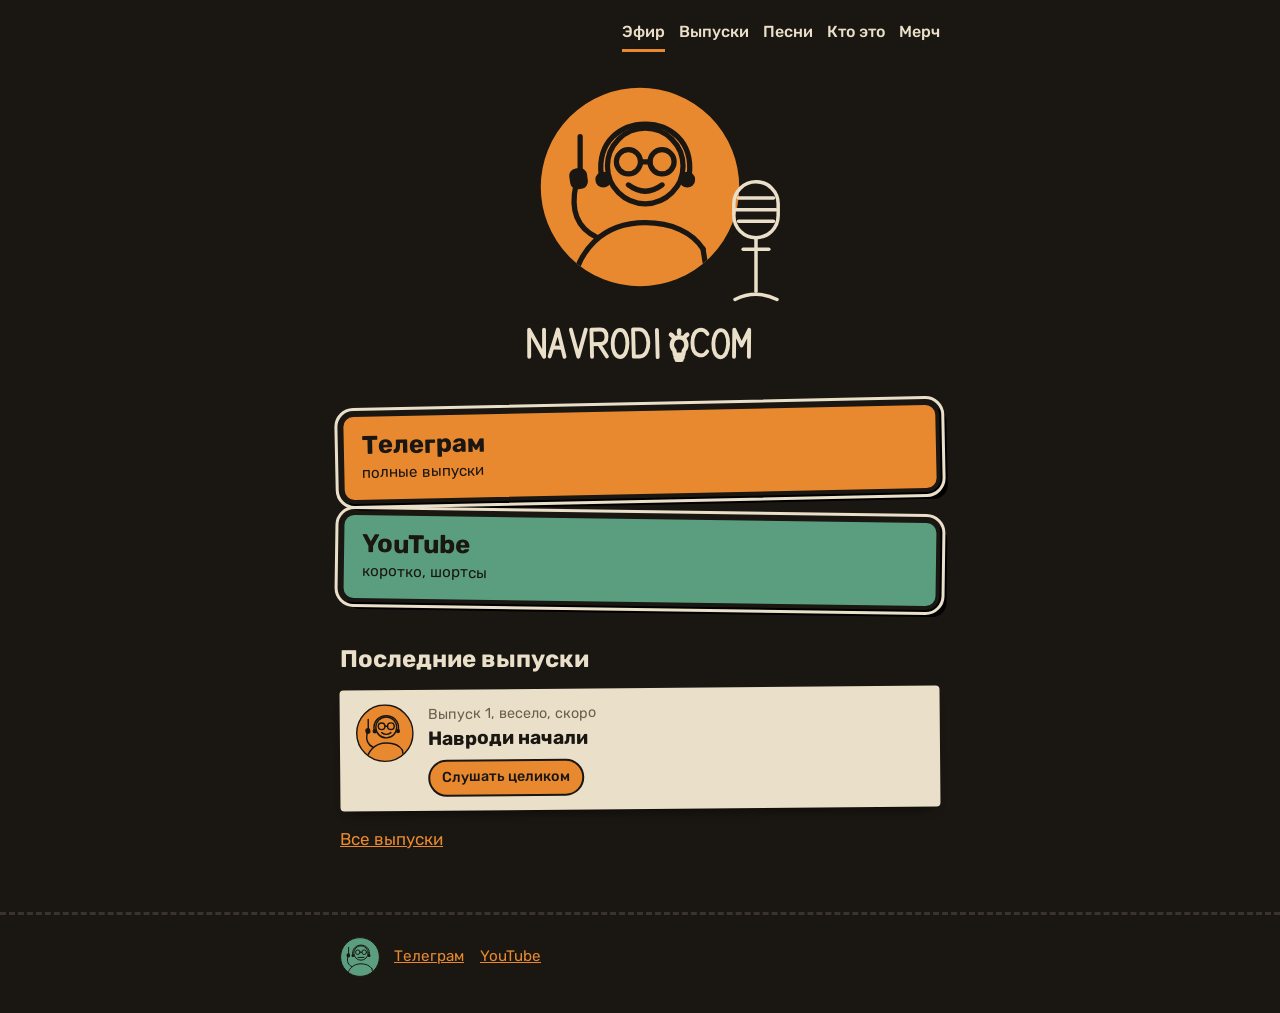
==== index.html @ 8d1fb1e5 "Add files via upload" ====
<!DOCTYPE html>
<html lang="ru">
<head>
<meta charset="utf-8">
<meta name="viewport" content="width=device-width,initial-scale=1">
<title>Навроди</title>
<meta name="description" content="Навроди: разговоры за столом, песни под укулеле. Полные выпуски в Телеграме.">
<link rel="icon" href="favicon.svg" type="image/svg+xml">
<link rel="preconnect" href="https://fonts.googleapis.com"><link rel="preconnect" href="https://fonts.gstatic.com" crossorigin>
<link href="https://fonts.googleapis.com/css2?family=Rubik:wght@400;500;700&display=swap" rel="stylesheet">
<link rel="stylesheet" href="site.css">
</head>
<body class="glavnaya" data-page="glavnaya" data-root="">
<header id="shapka"></header>
<main class="wrap">
<section id="hero"></section>
<section id="knopki"></section>
<h2>Последние выпуски</h2>
<div id="vypuski" data-limit="3"></div>
<p><a href="vypuski.html">Все выпуски</a></p>
</main>
<footer id="podval"></footer>
<script src="site.js"></script>
</body>
</html>
---- site.css ----
/* Навроди: чёрный, оранжевый, приглушённый зелёный, кирпичный, кремовый */
:root{
  --bg:#1a1612; --bg2:#241f1a; --orange:#e8892f; --green:#5a9e7f; --brick:#c4573a;
  --cream:#eadfc8; --ink:#1a1612; --muted:#a2957f;
}
*{box-sizing:border-box}
body{margin:0;background:var(--bg);color:var(--cream);font:17px/1.55 "Rubik",system-ui,sans-serif}
a{color:var(--orange)}
a:focus-visible{outline:3px solid var(--orange);outline-offset:3px;border-radius:6px}
.wrap{max-width:640px;margin:0 auto;padding:0 20px}
h1,h2,h3{font-weight:700;line-height:1.15;margin:0}
h1{font-size:2rem;margin:28px 0 .4em}
h2{font-size:1.5rem;margin:40px 0 14px}

/* шапка */
#shapka{display:flex;align-items:center;justify-content:space-between;gap:12px;flex-wrap:wrap;max-width:640px;margin:0 auto;padding:16px 20px 0}
#shapka nav{display:flex;flex-wrap:wrap;gap:4px 14px}
#shapka nav a{color:var(--cream);text-decoration:none;font-weight:500;font-size:1rem;padding:4px 0;border-bottom:3px solid transparent}
#shapka nav a[aria-current="page"]{border-bottom-color:var(--orange)}
#shapka nav a:hover{color:var(--orange)}
.glavnaya #shapka .home{visibility:hidden;width:0}

/* главный экран */
#hero{text-align:center;padding:30px 0 8px}
.hero-pic{position:relative;display:inline-block}
.hero-pic .mic{position:absolute;right:-46px;bottom:-6px}
.hero-mark{display:block;margin:26px auto 0;max-width:62%}

/* кнопки-плашки */
#knopki{display:grid;gap:18px;margin:36px 0 10px}
.plate{display:block;padding:14px 18px;border:4px solid var(--ink);outline:3px solid var(--cream);outline-offset:2px;border-radius:14px;
  box-shadow:7px 7px 0 #000;color:var(--ink);text-decoration:none}
.plate b{display:block;font-size:1.6rem;line-height:1.1}
.plate span{font-size:.95rem}
.plate.t1{background:var(--orange);transform:rotate(-1.2deg)}
.plate.t2{background:var(--green);transform:rotate(.8deg)}
.plate:hover{transform:rotate(0) translate(2px,2px);box-shadow:5px 5px 0 #000}
.soon{cursor:default}

/* карточки выпусков и песен */
.ep{display:flex;gap:14px;align-items:flex-start;background:var(--cream);color:var(--ink);padding:14px 16px;border-radius:4px;margin:0 0 16px;
  box-shadow:0 8px 14px -10px #000}
.ep:nth-child(odd){transform:rotate(-.5deg)} .ep:nth-child(even){transform:rotate(.6deg)}
.ep .stick{flex:none}
.ep h3{font-size:1.2rem}
.ep-meta{margin:0 0 2px;color:#6b604f;font-size:.9rem}
.ep-links{display:flex;flex-wrap:wrap;gap:8px;margin-top:10px}
.mini{font-size:.9rem;font-weight:500;text-decoration:none;color:var(--ink);padding:5px 12px;border:2px solid var(--ink);border-radius:20px}
.mini.tg{background:var(--orange)} .mini.yt{background:var(--green)}
.empty{color:var(--muted)}

/* текстовые страницы */
.text{background:var(--bg2);padding:20px 22px;border-radius:6px;transform:rotate(-.4deg)}
.text p{margin:0 0 .8em}
.legend{display:flex;flex-wrap:wrap;gap:14px;color:var(--muted);font-size:.95rem;margin:6px 0 20px}
.legend span{display:flex;align-items:center;gap:8px}

/* подвал */
#podval{margin-top:60px;border-top:3px dashed #3a332d;padding:22px 0 36px;color:var(--muted);font-size:.95rem}
#podval .wrap{display:flex;align-items:center;gap:14px}
#podval a{margin-right:12px}

@media (prefers-reduced-motion:reduce){.plate{transition:none}}
.plate.t3{background:#c4573a;transform:rotate(-.6deg)}
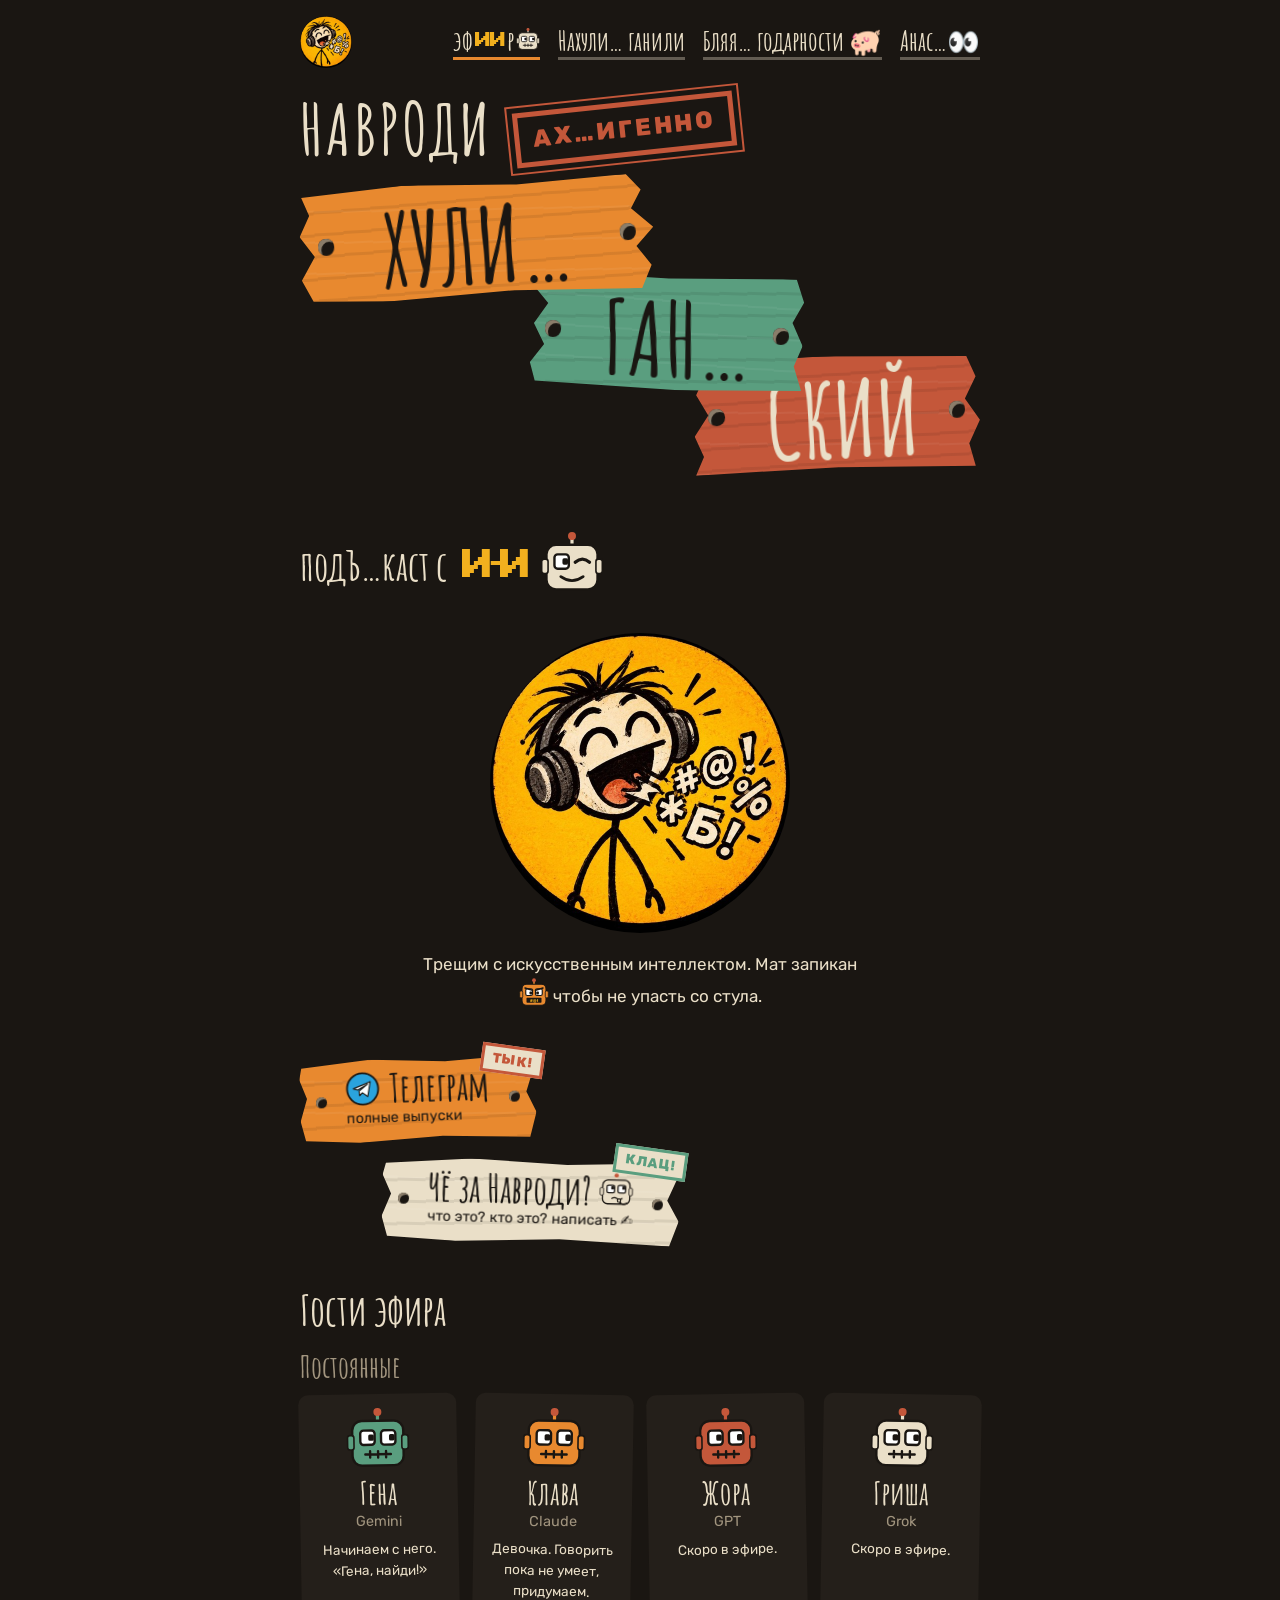
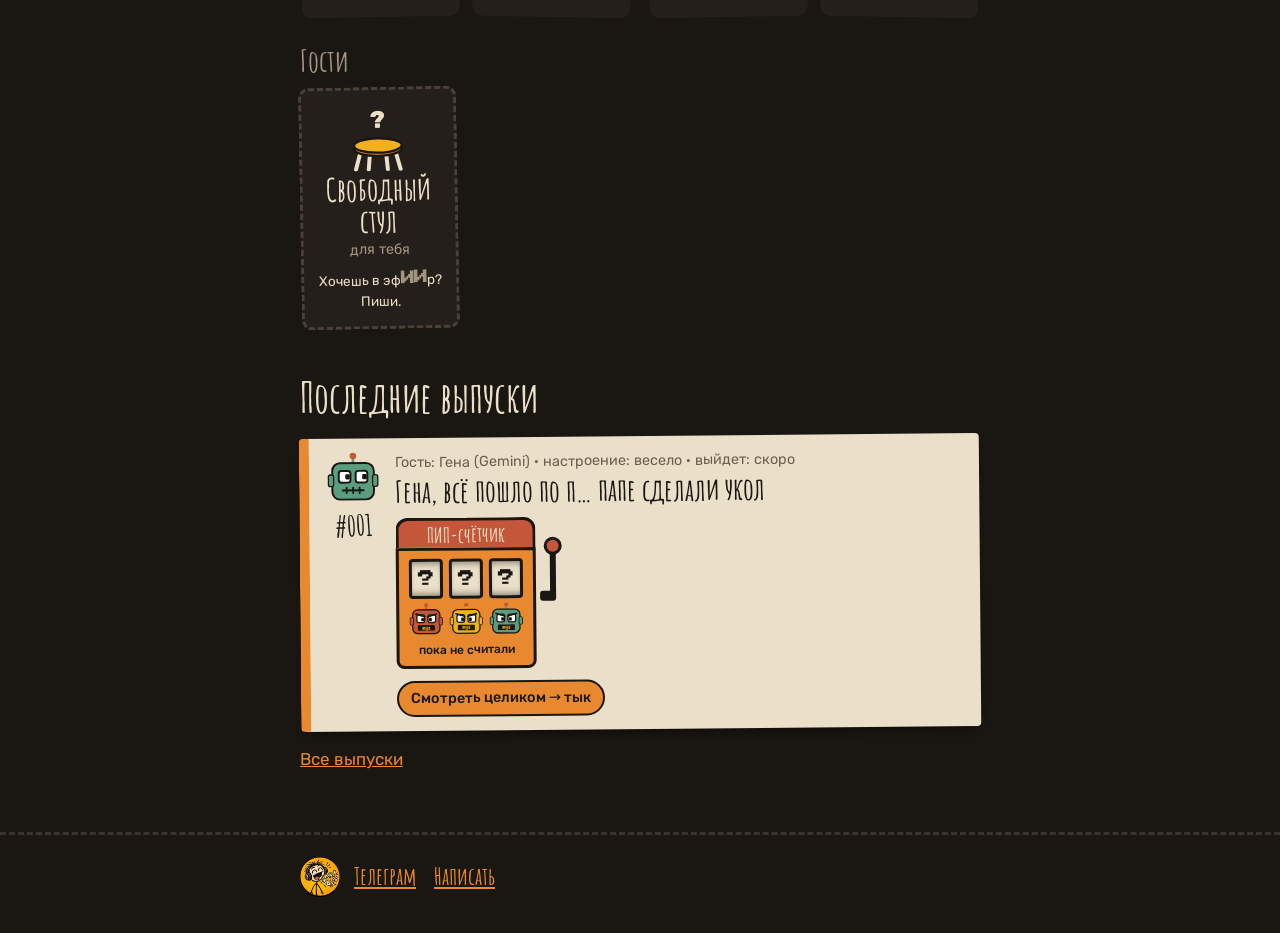
==== commit 18e01cb0: "Add files via upload" ====
--- a/index.html
+++ b/index.html
@@ -3,18 +3,20 @@
 <head>
 <meta charset="utf-8">
 <meta name="viewport" content="width=device-width,initial-scale=1">
-<title>Навроди</title>
-<meta name="description" content="Навроди: разговоры за столом, песни под укулеле. Полные выпуски в Телеграме.">
-<link rel="icon" href="favicon.svg" type="image/svg+xml">
+<title>Навроди. Ах…игенно хули… ган… ский подЪ…каст с И-И</title>
+<meta name="description" content="Навроди: ах…игенно хулиганский подкаст с ИИ. Мат запикан. Полные выпуски в Телеграме.">
+<link rel="icon" href="favicon.png" type="image/png">
 <link rel="preconnect" href="https://fonts.googleapis.com"><link rel="preconnect" href="https://fonts.gstatic.com" crossorigin>
-<link href="https://fonts.googleapis.com/css2?family=Rubik:wght@400;500;700&display=swap" rel="stylesheet">
+<link href="https://fonts.googleapis.com/css2?family=Amatic+SC:wght@700&family=Rubik:wght@400;500;700;800&display=swap" rel="stylesheet">
 <link rel="stylesheet" href="site.css">
 </head>
-<body class="glavnaya" data-page="glavnaya" data-root="">
+<body class="glavnaya" data-page="glavnaya">
 <header id="shapka"></header>
 <main class="wrap">
 <section id="hero"></section>
 <section id="knopki"></section>
+<h2>Гости эфира</h2>
+<div id="gosti"></div>
 <h2>Последние выпуски</h2>
 <div id="vypuski" data-limit="3"></div>
 <p><a href="vypuski.html">Все выпуски</a></p>
--- a/site.css
+++ b/site.css
@@ -1,49 +1,94 @@
-/* Навроди: чёрный, оранжевый, приглушённый зелёный, кирпичный, кремовый */
+/* пиксельный шрифт для «И-И» (Press Start 2P, лежит рядом с сайтом) */
+@font-face{font-family:"Pixel";src:url(pixel-cyr.woff2) format("woff2");unicode-range:U+0301,U+0400-045F,U+0490-0491,U+04B0-04B1,U+2116;font-display:swap}
+@font-face{font-family:"Pixel";src:url(pixel-lat.woff2) format("woff2");unicode-range:U+0000-00FF;font-display:swap}
+/* Навроди: чёрный, оранжевый, жёлтый, приглушённый зелёный, кирпичный, кремовый */
 :root{
-  --bg:#1a1612; --bg2:#241f1a; --orange:#e8892f; --green:#5a9e7f; --brick:#c4573a;
+  --bg:#1a1612; --bg2:#241f1a; --orange:#e8892f; --yellow:#f2b01e; --green:#5a9e7f; --brick:#c4573a;
   --cream:#eadfc8; --ink:#1a1612; --muted:#a2957f;
 }
 *{box-sizing:border-box}
 body{margin:0;background:var(--bg);color:var(--cream);font:17px/1.55 "Rubik",system-ui,sans-serif}
 a{color:var(--orange)}
 a:focus-visible{outline:3px solid var(--orange);outline-offset:3px;border-radius:6px}
-.wrap{max-width:640px;margin:0 auto;padding:0 20px}
+.wrap{max-width:720px;margin:0 auto;padding:0 20px}
 h1,h2,h3{font-weight:700;line-height:1.15;margin:0}
-h1{font-size:2rem;margin:28px 0 .4em}
-h2{font-size:1.5rem;margin:40px 0 14px}
+h1{font-family:"Amatic SC",cursive;font-size:3.4rem;letter-spacing:1px;margin:28px 0 .3em}
+h2{font-family:"Amatic SC",cursive;font-size:2.6rem;margin:44px 0 14px}
 
-/* шапка */
-#shapka{display:flex;align-items:center;justify-content:space-between;gap:12px;flex-wrap:wrap;max-width:640px;margin:0 auto;padding:16px 20px 0}
-#shapka nav{display:flex;flex-wrap:wrap;gap:4px 14px}
-#shapka nav a{color:var(--cream);text-decoration:none;font-weight:500;font-size:1rem;padding:4px 0;border-bottom:3px solid transparent}
+/* шапка-меню */
+#shapka{display:flex;align-items:center;justify-content:space-between;gap:12px;flex-wrap:wrap;max-width:720px;margin:0 auto;padding:16px 20px 0}
+#shapka .home{display:flex;align-items:center;gap:10px;text-decoration:none;color:var(--cream);font-family:"Amatic SC",cursive;font-weight:700;font-size:2rem}
+#shapka .home img{border-radius:50%}
+#shapka nav{display:flex;flex-wrap:wrap;gap:8px 18px}
+#shapka nav a{color:var(--cream);text-decoration:none;font-family:"Amatic SC",cursive;font-weight:700;font-size:1.65rem;line-height:1.1;padding:2px 0;border-bottom:3px solid rgba(234,223,200,.35);display:inline-flex;align-items:center;gap:2px;white-space:nowrap}
+#shapka nav .robot{vertical-align:middle}
 #shapka nav a[aria-current="page"]{border-bottom-color:var(--orange)}
 #shapka nav a:hover{color:var(--orange)}
-.glavnaya #shapka .home{visibility:hidden;width:0}
+.glavnaya #shapka .home span{display:none}
 
-/* главный экран */
-#hero{text-align:center;padding:30px 0 8px}
-.hero-pic{position:relative;display:inline-block}
-.hero-pic .mic{position:absolute;right:-46px;bottom:-6px}
-.hero-mark{display:block;margin:26px auto 0;max-width:62%}
+/* баннер: доски лесенкой */
+#hero{padding:26px 0 8px;text-align:center}
+.banner{font-family:"Amatic SC",cursive;font-weight:700;text-align:left;margin:0 auto;max-width:680px}
+.b-top{display:flex;align-items:center;gap:22px;flex-wrap:wrap}
+.b-name{font-size:clamp(2.6rem,9vw,4.4rem);line-height:1;letter-spacing:3px}
+.stamp{font-family:"Rubik",sans-serif;font-weight:800;color:var(--brick);border:5px solid var(--brick);outline:2px solid var(--brick);outline-offset:5px;
+  padding:4px 14px;font-size:clamp(1rem,3.4vw,1.5rem);letter-spacing:3px;transform:rotate(-6deg);white-space:nowrap}
+.boards{position:relative;height:clamp(190px,40vw,280px);margin:18px 0 6px}
+.board{position:absolute;display:block;text-align:center;color:var(--ink);font-size:clamp(3.2rem,13vw,6.4rem);line-height:1;padding:.12em .7em 0;
+  background-image:repeating-linear-gradient(178deg,rgba(0,0,0,.08) 0 3px,transparent 3px 22px),repeating-linear-gradient(2deg,rgba(255,255,255,.05) 0 2px,transparent 2px 31px);
+  filter:drop-shadow(0 7px 0 rgba(0,0,0,.45))}
+.board::before,.board::after{content:"";position:absolute;top:50%;width:.16em;height:.16em;margin-top:-.08em;border-radius:50%;background:var(--ink);box-shadow:inset .03em .03em 0 #8a7d6a}
+.board::before{left:5%} .board::after{right:5%}
+.b1{left:0;top:0;width:52%;background-color:var(--orange);transform:rotate(-3deg);z-index:3;
+  clip-path:polygon(1% 6%,30% 0,62% 4%,93% 0,97% 14%,94% 30%,100% 47%,95% 63%,99% 80%,96% 100%,60% 96%,25% 100%,3% 97%,0 78%,4% 58%,0 40%,3% 22%)}
+.b2{left:34%;top:33%;width:40%;background-color:var(--green);transform:rotate(2deg);z-index:2;
+  clip-path:polygon(4% 0,50% 3%,97% 0,100% 20%,96% 38%,100% 58%,97% 76%,100% 97%,55% 100%,2% 96%,0 80%,5% 64%,1% 46%,6% 28%,0 12%)}
+.b3{left:58%;top:62%;width:42%;background-color:var(--brick);color:var(--cream);transform:rotate(-2deg);z-index:1;
+  clip-path:polygon(2% 3%,45% 0,96% 4%,99% 22%,95% 41%,100% 60%,96% 80%,98% 100%,50% 97%,0 100%,3% 84%,0 66%,5% 48%,1% 30%,4% 15%)}
+.b-tag{font-size:clamp(2rem,7vw,3.2rem);line-height:1;margin-top:clamp(40px,8vw,70px);display:flex;align-items:center;gap:10px}
+.b-tag .pod{font-size:.78em}
+.hero-avatar{display:block;width:min(300px,70vw);height:auto;margin:34px auto 0;border-radius:50%}
+.hero-text{max-width:460px;margin:18px auto 0;color:var(--cream)}
 
-/* кнопки-плашки */
-#knopki{display:grid;gap:18px;margin:36px 0 10px}
-.plate{display:block;padding:14px 18px;border:4px solid var(--ink);outline:3px solid var(--cream);outline-offset:2px;border-radius:14px;
-  box-shadow:7px 7px 0 #000;color:var(--ink);text-decoration:none}
-.plate b{display:block;font-size:1.6rem;line-height:1.1}
-.plate span{font-size:.95rem}
-.plate.t1{background:var(--orange);transform:rotate(-1.2deg)}
-.plate.t2{background:var(--green);transform:rotate(.8deg)}
-.plate:hover{transform:rotate(0) translate(2px,2px);box-shadow:5px 5px 0 #000}
+/* кнопки-дощечки, лесенкой, как в шапке */
+#knopki{display:flex;flex-direction:column;align-items:flex-start;gap:20px;margin:40px 0 10px}
+.plate{position:relative;display:inline-block;max-width:100%;padding:10px 46px 12px;color:var(--ink);text-decoration:none;
+  background-image:repeating-linear-gradient(178deg,rgba(0,0,0,.08) 0 3px,transparent 3px 22px),repeating-linear-gradient(2deg,rgba(255,255,255,.05) 0 2px,transparent 2px 31px);
+  clip-path:polygon(1% 8%,30% 0,62% 5%,96% 0,99% 20%,96% 45%,100% 70%,97% 100%,60% 95%,25% 100%,2% 96%,0 72%,3% 45%,0 22%);
+  filter:drop-shadow(0 6px 0 rgba(0,0,0,.45))}
+.plate::before,.plate::after{content:"";position:absolute;top:50%;width:11px;height:11px;margin-top:-5px;border-radius:50%;background:var(--ink);box-shadow:inset 2px 2px 0 #8a7d6a}
+.plate::before{left:16px} .plate::after{right:16px}
+.plate b{display:flex;align-items:center;gap:8px;font-family:"Amatic SC",cursive;font-weight:700;font-size:2.4rem;line-height:1}
+.plate span{display:block;font-size:.9rem}
+.plate.t1{background-color:var(--orange);transform:rotate(-2deg)}
+.plate.t4{background-color:var(--cream);transform:rotate(1.5deg);margin-left:12%}
+.plate.t2{background-color:var(--green);transform:rotate(-1deg);margin-left:24%}
+.plate.t3{background-color:var(--brick);color:var(--cream);transform:rotate(1deg);margin-left:6%}
+.plate:hover{transform:rotate(0) translate(2px,2px)}
 .soon{cursor:default}
+
+/* гости */
+.g-row{display:grid;grid-template-columns:repeat(auto-fill,minmax(150px,1fr));gap:16px}
+.g-h{font-family:"Amatic SC",cursive;font-size:1.9rem;color:var(--muted);margin:10px 0 10px}
+.g-h:not(:first-child){margin-top:26px}
+.stul{text-decoration:none;color:var(--cream);border:3px dashed #4a4038;background:transparent}
+.stul:hover{border-color:var(--orange)}
+.guest{background:var(--bg2);border-radius:10px;padding:14px;text-align:center;display:flex;flex-direction:column;align-items:center;gap:2px}
+.guest:nth-child(odd){transform:rotate(-1deg)} .guest:nth-child(even){transform:rotate(1deg)}
+.guest b{font-family:"Amatic SC",cursive;font-size:2rem;line-height:1}
+.guest span{color:var(--muted);font-size:.9rem}
+.guest small{font-size:.85rem;margin-top:4px}
 
 /* карточки выпусков и песен */
 .ep{display:flex;gap:14px;align-items:flex-start;background:var(--cream);color:var(--ink);padding:14px 16px;border-radius:4px;margin:0 0 16px;
-  box-shadow:0 8px 14px -10px #000}
+  border-left:10px solid var(--mood,var(--orange));box-shadow:0 8px 14px -10px #000}
 .ep:nth-child(odd){transform:rotate(-.5deg)} .ep:nth-child(even){transform:rotate(.6deg)}
-.ep .stick{flex:none}
-.ep h3{font-size:1.2rem}
+.ep-side{flex:none;display:flex;flex-direction:column;align-items:center;gap:4px;min-width:56px}
+.ep-num{font-family:"Amatic SC",cursive;font-weight:700;font-size:1.8rem;line-height:1}
+.ep h3{font-family:"Amatic SC",cursive;font-size:1.9rem;line-height:1.05}
 .ep-meta{margin:0 0 2px;color:#6b604f;font-size:.9rem}
+.pip{margin:6px 0 0;font-size:.9rem;color:#6b604f}
+.pip b{display:inline-block;background:var(--ink);color:var(--cream);padding:0 8px;border-radius:4px;font-family:"Rubik",sans-serif}
 .ep-links{display:flex;flex-wrap:wrap;gap:8px;margin-top:10px}
 .mini{font-size:.9rem;font-weight:500;text-decoration:none;color:var(--ink);padding:5px 12px;border:2px solid var(--ink);border-radius:20px}
 .mini.tg{background:var(--orange)} .mini.yt{background:var(--green)}
@@ -52,13 +97,53 @@
 /* текстовые страницы */
 .text{background:var(--bg2);padding:20px 22px;border-radius:6px;transform:rotate(-.4deg)}
 .text p{margin:0 0 .8em}
+.text ul{margin:0 0 .8em;padding-left:1.2em}
 .legend{display:flex;flex-wrap:wrap;gap:14px;color:var(--muted);font-size:.95rem;margin:6px 0 20px}
 .legend span{display:flex;align-items:center;gap:8px}
+.piggy{display:block;margin:10px auto 20px}
 
 /* подвал */
 #podval{margin-top:60px;border-top:3px dashed #3a332d;padding:22px 0 36px;color:var(--muted);font-size:.95rem}
 #podval .wrap{display:flex;align-items:center;gap:14px}
-#podval a{margin-right:12px}
+#podval img{border-radius:50%}
+#podval a{margin-right:14px;font-family:"Amatic SC",cursive;font-weight:700;font-size:1.5rem}
 
 @media (prefers-reduced-motion:reduce){.plate{transition:none}}
-.plate.t3{background:#c4573a;transform:rotate(-.6deg)}
+
+.eyes{vertical-align:-6px}
+h1 .eyes{vertical-align:2px;margin-left:10px}
+
+.emo{font-size:.7em;margin-left:.15em;vertical-align:.08em}
+
+/* «И-И»: пиксельный шрифт, буквы плотно, короткий дефис */
+.ii{font-family:"Pixel",monospace;font-weight:400;letter-spacing:-.08em;font-size:.82em;color:var(--yellow);text-transform:uppercase}
+.b-tag .ii{font-size:.62em;margin-left:.15em}
+#shapka nav .ii{font-size:.62em;letter-spacing:-.06em}
+.hero-text .robot{vertical-align:-8px}
+.plate b .robot{flex:none}
+.ii .d{display:inline-block;transform:scaleX(.45);margin:0 -.32em}
+
+/* «тык!» — штампик на дощечках, чтобы было видно, что жмётся */
+.pw .tyk{position:absolute;right:-8px;top:-12px;z-index:2;pointer-events:none;font-style:normal;font-family:"Rubik",sans-serif;font-weight:800;font-size:.85rem;letter-spacing:1px;text-transform:uppercase;
+  color:var(--brick);background:var(--cream);border:3px solid var(--brick);padding:1px 8px;transform:rotate(8deg);animation:tyk 1.8s ease-in-out infinite}
+.pw.t4 .tyk{color:var(--green);border-color:var(--green)}
+.pw{position:relative;display:inline-block;max-width:100%}
+.pw .plate{margin-left:0 !important}
+.pw.t4{margin-left:12%} .pw.t2{margin-left:24%} .pw.t3{margin-left:6%}
+@keyframes tyk{0%,70%,100%{transform:rotate(8deg) scale(1)}80%{transform:rotate(4deg) scale(1.18)}90%{transform:rotate(10deg) scale(.95)}}
+.plate:active{transform:rotate(0) translate(3px,5px) !important;filter:drop-shadow(0 1px 0 rgba(0,0,0,.45))}
+.tg-ico{flex:none;margin-right:2px}
+
+/* однорукий бандит */
+.slot{position:relative;display:inline-block;margin:10px 26px 2px 0;vertical-align:top}
+.slot-top{background:var(--brick);color:var(--cream);font-family:"Amatic SC",cursive;font-weight:700;font-size:1.3rem;line-height:1;text-align:center;padding:4px 10px 2px;border:3px solid var(--ink);border-bottom:0;border-radius:12px 12px 0 0}
+.slot-body{background:var(--orange);border:3px solid var(--ink);border-radius:0 0 8px 8px;padding:8px 10px 6px}
+.reels{display:flex;gap:6px;justify-content:center}
+.reel{width:34px;height:40px;display:flex;align-items:center;justify-content:center;background:var(--cream);border:3px solid var(--ink);border-radius:4px;
+  font-family:"Pixel",monospace;font-size:1.05rem;color:var(--ink);box-shadow:inset 0 6px 6px -4px rgba(0,0,0,.4),inset 0 -6px 6px -4px rgba(0,0,0,.4)}
+.bots{display:flex;gap:6px;justify-content:center;margin-top:4px}
+.bots .robot{width:34px;height:36px}
+.slot-foot{text-align:center;font-size:.75rem;font-weight:500;color:var(--ink);margin-top:2px}
+.lever{position:absolute;right:-20px;top:34px;width:6px;height:46px;background:var(--ink);border-radius:3px}
+.lever::before{content:"";position:absolute;left:-6px;top:-14px;width:18px;height:18px;border-radius:50%;background:var(--brick);border:3px solid var(--ink);box-sizing:border-box}
+.lever::after{content:"";position:absolute;left:-10px;bottom:-4px;width:16px;height:10px;background:var(--ink);border-radius:3px}
